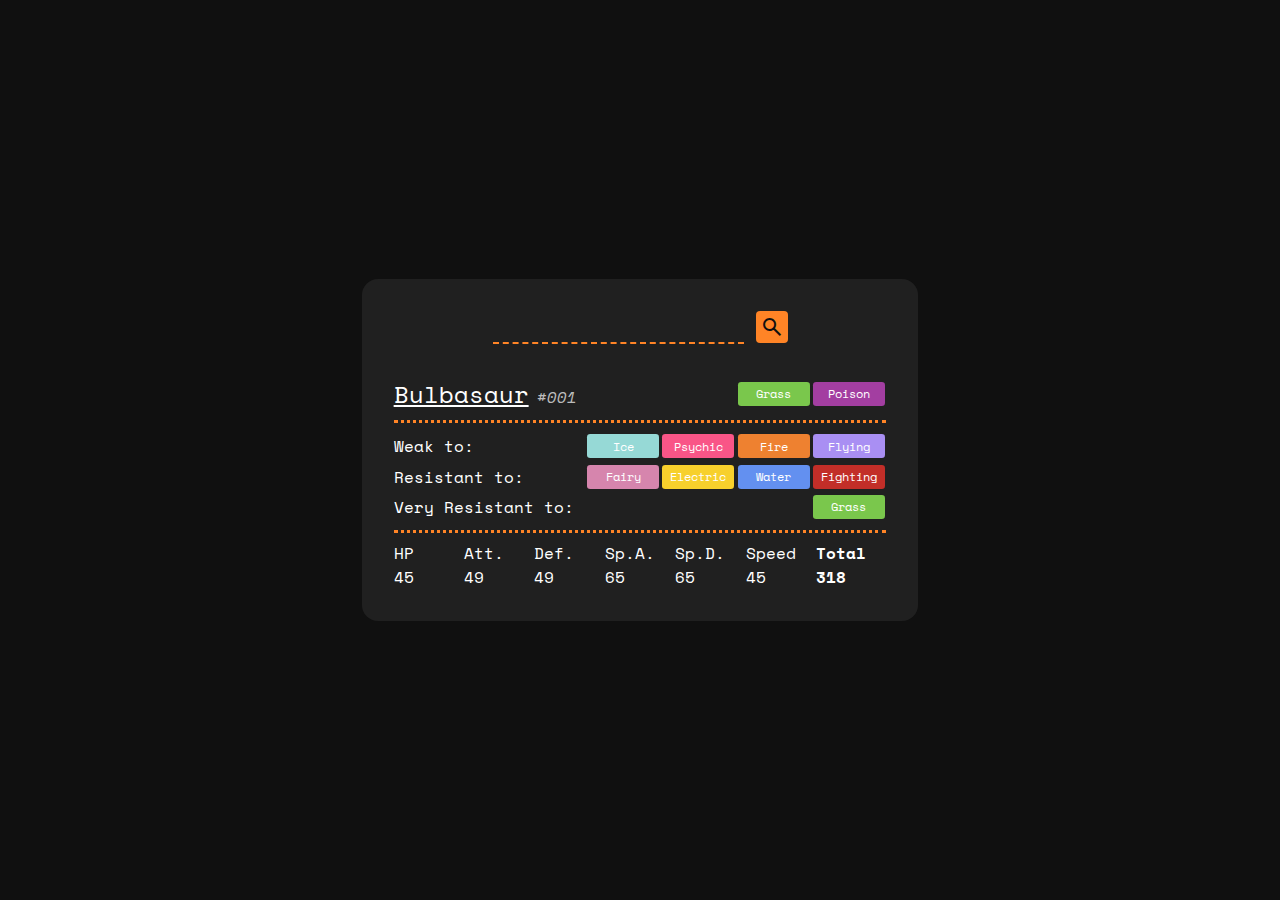
==== index.html @ 57f6c1e0 "initial commit" ====
<!DOCTYPE html>
<html lang="en">
<head>
    <meta charset="UTF-8">
    <meta name="viewport" content="width=device-width, initial-scale=1.0">
    <title>Pokelookup</title>
    <link href="styles.css" rel="stylesheet">

    <!-- google fonts stuff -->
    <link rel="preconnect" href="https://fonts.googleapis.com">
    <link rel="preconnect" href="https://fonts.gstatic.com" crossorigin>
    <link rel="stylesheet" href="https://fonts.googleapis.com/css2?family=Material+Symbols+Outlined:opsz,wght,FILL,GRAD@20..48,100..700,0..1,-50..200" />
    <link href="https://fonts.googleapis.com/css2?family=Space+Mono:ital,wght@0,400;0,700;1,400;1,700&display=swap" rel="stylesheet">
</head>
<body class="dark">
    <div class="content">
        <div class="search">
            <input type="text" id="in" class="text-input">
            <span id="submit" class="material-symbols-outlined submit-button">search</span>
        </div>
        <div class="results">
            <div class="p-basics">
                <span><t class="p-name">Bulbasaur</t><t class="p-number">#001</t></span>
                <div class="p-typing"><span class="type grass">Grass</span><span class="type poison">Poison</span></div>
            </div>
            <div class="divider"></div>
            <div class="p-type-advantages">
                <div class="p-ta-cat invis" id="vweak"><t>Very Weak to:</t><div class="p-ta-list"></div></div>
                <div class="p-ta-cat" id="weak"><t>Weak to:</t><div class="p-ta-list"><span class="type flying">Flying</span><span class="type fire">Fire</span><span class="type psychic">Psychic</span><span class="type ice">Ice</span></div></div>
                <div class="p-ta-cat" id="strong"><t>Resistant to:</t><div class="p-ta-list"><span class="type fighting">Fighting</span><span class="type water">Water</span><span class="type electric">Electric</span><span class="type fairy">Fairy</span></div></div>
                <div class="p-ta-cat" id="vstrong"><t>Very Resistant to:</t><div class="p-ta-list"><span class="type grass">Grass</span></div></div>
                <div class="p-ta-cat invis" id="immune"><t>Immune to:</t><div class="p-ta-list"></div></div>
            </div>
            <div class="divider"></div>
            <div class="p-stats">
                <t class="p-stat-label">HP</t>
                <t class="p-stat-label">Att.</t>
                <t class="p-stat-label">Def.</t>
                <t class="p-stat-label">Sp.A.</t>
                <t class="p-stat-label">Sp.D.</t>
                <t class="p-stat-label">Speed</t>
                <t class="p-stat-label bold">Total</t>
                <t class="p-stat" id="hp">45</t>
                <t class="p-stat" id="at">49</t>
                <t class="p-stat" id="de">49</t>
                <t class="p-stat" id="sa">65</t>
                <t class="p-stat" id="sd">65</t>
                <t class="p-stat" id="sp">45</t>
                <t class="p-stat bold" id="to">318</t>
            </div>
        </div>
        <t class="not-found invis">Pokemon not found.</t>
    </div>
    <script src="index.js"></script>
</body>
</html>
---- styles.css ----
:root {
    font-size: 16px;
}

/* google fonts stuff */
.material-symbols-outlined {
    font-variation-settings:
    'FILL' 0,
    'wght' 400,
    'GRAD' 0,
    'opsz' 24
}

body.dark {
    --bg: #101010;
    --highlight: #202020;
    --main-accent: #ff8426;
    --semi-accent: #ffb780;
    --minor-text: #bbbbbb;
    --text: #ffffff;
}

body {
    width: 100%;
    height: 100vh;
    margin: 0;
    
    display: flex;
    justify-content: center;
    align-items: center;
    flex-direction: column;
    
    background-color: var(--bg);
    color: var(--text);

    font-family: "Space Mono", monospace;
}

.content {
    display: flex;
    flex-direction: column;
    background-color: var(--highlight);
    padding: 2rem;
    border-radius: 1rem;
    justify-content: center;
    align-items: center;
}

.bold { font-weight: bold; }

.divider {
    border-top: dotted;
    border-color: var(--main-accent);
    border-width: .2rem;
    width: 100%;
}

/* #region SEARCH */

.search {
    display: flex;
    align-items: center;
    justify-content: center;
}

.text-input {
    background-color: transparent;
    border: none;
    border-bottom: .15rem dashed var(--main-accent);
    color: var(--main-accent);
    font-family: inherit;
    font-weight: bold;
    font-size: 1.25rem;
}

.text-input:focus {
    outline: transparent;
}

.submit-button {
    margin-left: .75rem;
    background-color: var(--main-accent);
    border: none;
    border-radius: .25rem;
    
    display: block;
    
    color: var(--bg);
    font: 1.75rem;
    cursor: pointer;
    padding: .25rem;
}

.submit-button:hover {
    background-color: #ffb780;
}

/* #endregion */

/* #region RESULTS */

.results {
    margin-top: 2rem;
    /* width: 30rem; */
}

.p-basics {
    display: flex;
    flex-direction: row;
    align-items: center;
    justify-content: space-between;
    width: 100%;
    margin: 0 0 .5rem;
}

.p-name {
    font-size: 1.5rem;
    text-decoration: underline;
    cursor: pointer;
}

.p-number {
    font-style: italic;
    color: var(--minor-text);
    margin-left: .5rem;
}

.p-typing {
    display: flex;
    flex-direction: row;
    align-items: center;
    justify-content: space-between;
}

.p-type-advantages {
    display: flex;
    flex-direction: column;
    margin: .5rem 0 .5rem;
}

.p-ta-cat {
    display: flex;
    flex-direction: row;
    justify-content: space-between;
    align-items: center;
    padding: .1rem 0px .1rem;
}

.p-ta-cat.invis { display: none; }

.p-ta-cat t {
    display: block;
    width: 12rem;
}

.p-ta-list {
    justify-self: right;
    display: flex;
    flex-direction: row-reverse;
    align-items: center;
    min-width: 18.75rem;
}

.p-stats {
    display: grid;
    grid-template-columns: 1fr 1fr 1fr 1fr 1fr 1fr 1fr; 
    grid-template-rows: 1fr 1fr;
    margin: .5rem 0 0;
}

.not-found {
    text-justify: center;
    font-size: 1.5rem;
    font-weight: bold;
    padding: 2rem 2rem .5rem;
}

.invis {
    display: none;
}

.type {
    font-size: .75rem;
    height: 1.5rem;
    width: 4.5rem;
    display: flex;
    flex-direction: column;
    justify-content: center;
    align-items: center;
    border-radius: .2rem;
    margin: .1rem;
}

.type.bug{
    background-color: #A6B91A;
}

.type.dark{
    background-color: #705746;
}

.type.dragon{
    background-color: #6F35FC;
}

.type.electric{
    background-color: #F7D02C;
}

.type.fairy{
    background-color: #D685AD;
}

.type.fighting{
    background-color: #C22E28;
}

.type.fire{
    background-color: #EE8130;
}

.type.flying{
    background-color: #A98FF3;
}

.type.ghost{
    background-color: #735797;
}

.type.grass{
    background-color: #7AC74C;
}

.type.ground{
    background-color: #E2BF65;
}

.type.ice{
    background-color: #96D9D6;
}

.type.normal{
    background-color: #A8A77A;
}

.type.poison{
    background-color: #A33EA1;
}

.type.psychic{
    background-color: #F95587;
}

.type.rock{
    background-color: #B6A136;
}

.type.steel{
    background-color: #B7B7CE;
}

.type.water{
    background-color: #6390F0;
}


/* #endregion */
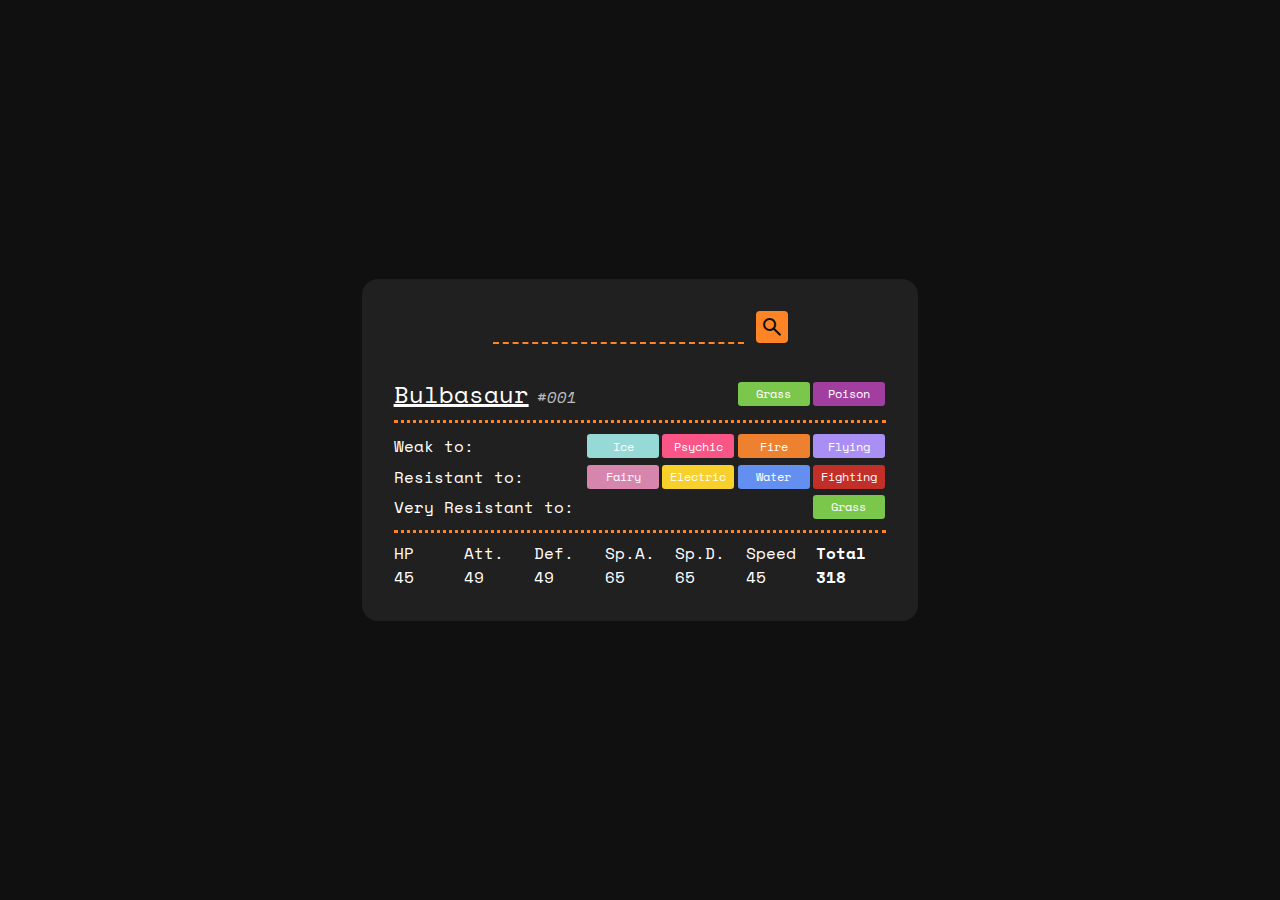
==== commit b4c3d215: "changed eventListener link to normal a tag" ====
--- a/index.html
+++ b/index.html
@@ -3,7 +3,7 @@
 <head>
     <meta charset="UTF-8">
     <meta name="viewport" content="width=device-width, initial-scale=1.0">
-    <title>Pokelookup</title>
+    <title>Pokechecker</title>
     <link href="styles.css" rel="stylesheet">
 
     <!-- google fonts stuff -->
@@ -20,7 +20,7 @@
         </div>
         <div class="results">
             <div class="p-basics">
-                <span><t class="p-name">Bulbasaur</t><t class="p-number">#001</t></span>
+                <span><a class="p-name-anchor" href="https://bulbapedia.bulbagarden.net/wiki/bulbasaur"><t class="p-name">Bulbasaur</t></a><t class="p-number">#001</t></span>
                 <div class="p-typing"><span class="type grass">Grass</span><span class="type poison">Poison</span></div>
             </div>
             <div class="divider"></div>
@@ -53,4 +53,4 @@
     </div>
     <script src="index.js"></script>
 </body>
-</html>+</html>
--- a/styles.css
+++ b/styles.css
@@ -113,6 +113,10 @@
     margin: 0 0 .5rem;
 }
 
+.p-name-anchor {
+    color: inherit;
+}
+
 .p-name {
     font-size: 1.5rem;
     text-decoration: underline;
@@ -191,6 +195,10 @@
     margin: .1rem;
 }
 
+/* #endregion */
+
+/* #region TYPES */
+
 .type.bug{
     background-color: #A6B91A;
 }
@@ -263,5 +271,4 @@
     background-color: #6390F0;
 }
 
-
-/* #endregion */+/* #endregion */
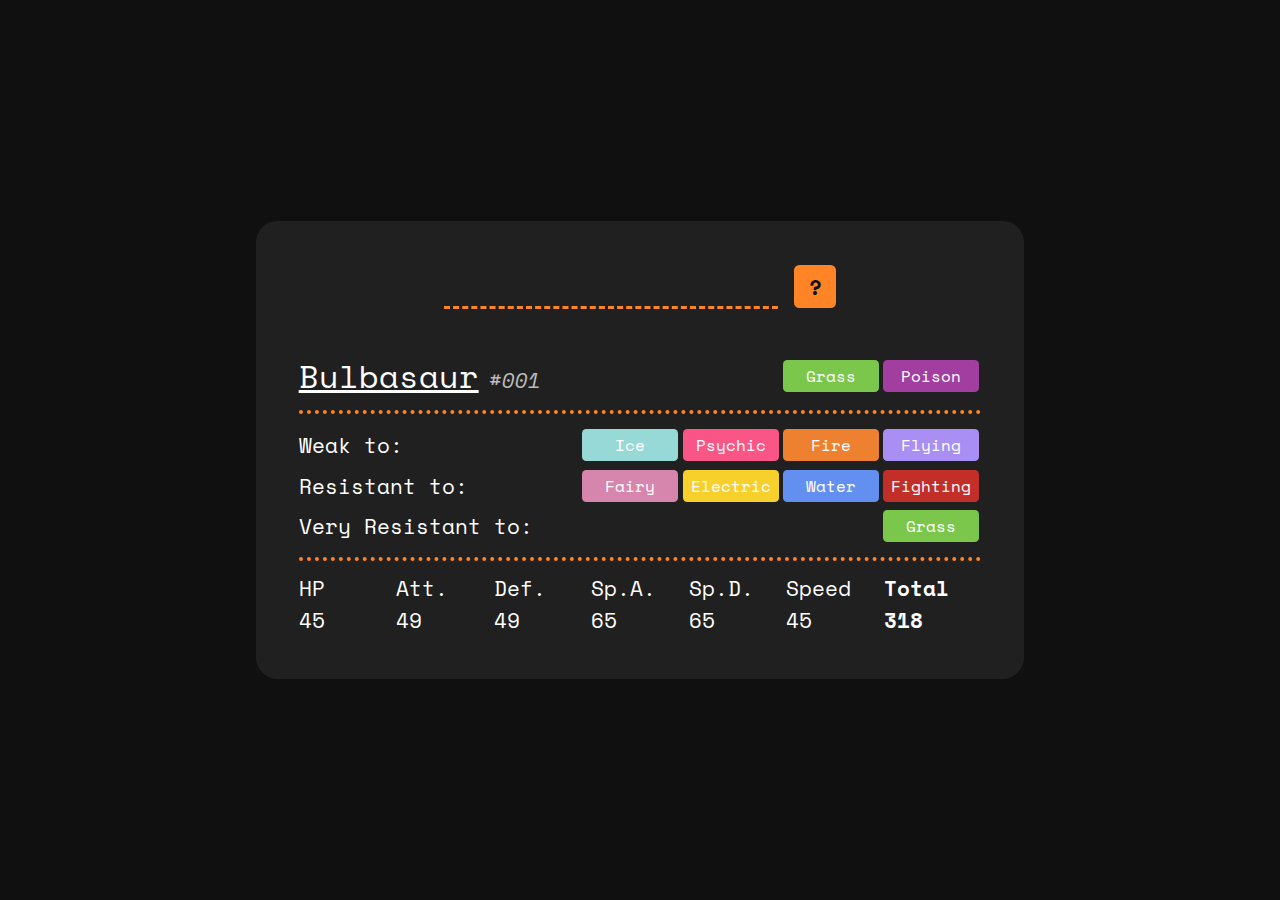
==== commit ef012321: "changed search icon to ?" ====
--- a/index.html
+++ b/index.html
@@ -16,7 +16,7 @@
     <div class="content">
         <div class="search">
             <input type="text" id="in" class="text-input">
-            <span id="submit" class="material-symbols-outlined submit-button">search</span>
+            <span id="submit" class="submit-button">?</span>
         </div>
         <div class="results">
             <div class="p-basics">
--- a/styles.css
+++ b/styles.css
@@ -1,5 +1,5 @@
 :root {
-    font-size: 16px;
+    font-size: min(calc(100vw/60), calc(100vh/35));
 }
 
 /* google fonts stuff */
@@ -37,6 +37,7 @@
 }
 
 .content {
+    /* width: 32rem; */
     display: flex;
     flex-direction: column;
     background-color: var(--highlight);
@@ -89,6 +90,9 @@
     font: 1.75rem;
     cursor: pointer;
     padding: .25rem;
+    width: 1.5rem;
+    text-align: center;
+    font-weight: bold;
 }
 
 .submit-button:hover {
@@ -115,6 +119,7 @@
 
 .p-name-anchor {
     color: inherit;
+    text-decoration: none;
 }
 
 .p-name {
@@ -162,7 +167,8 @@
     display: flex;
     flex-direction: row-reverse;
     align-items: center;
-    min-width: 18.75rem;
+    width: 20rem;
+    flex-wrap: wrap;
 }
 
 .p-stats {
